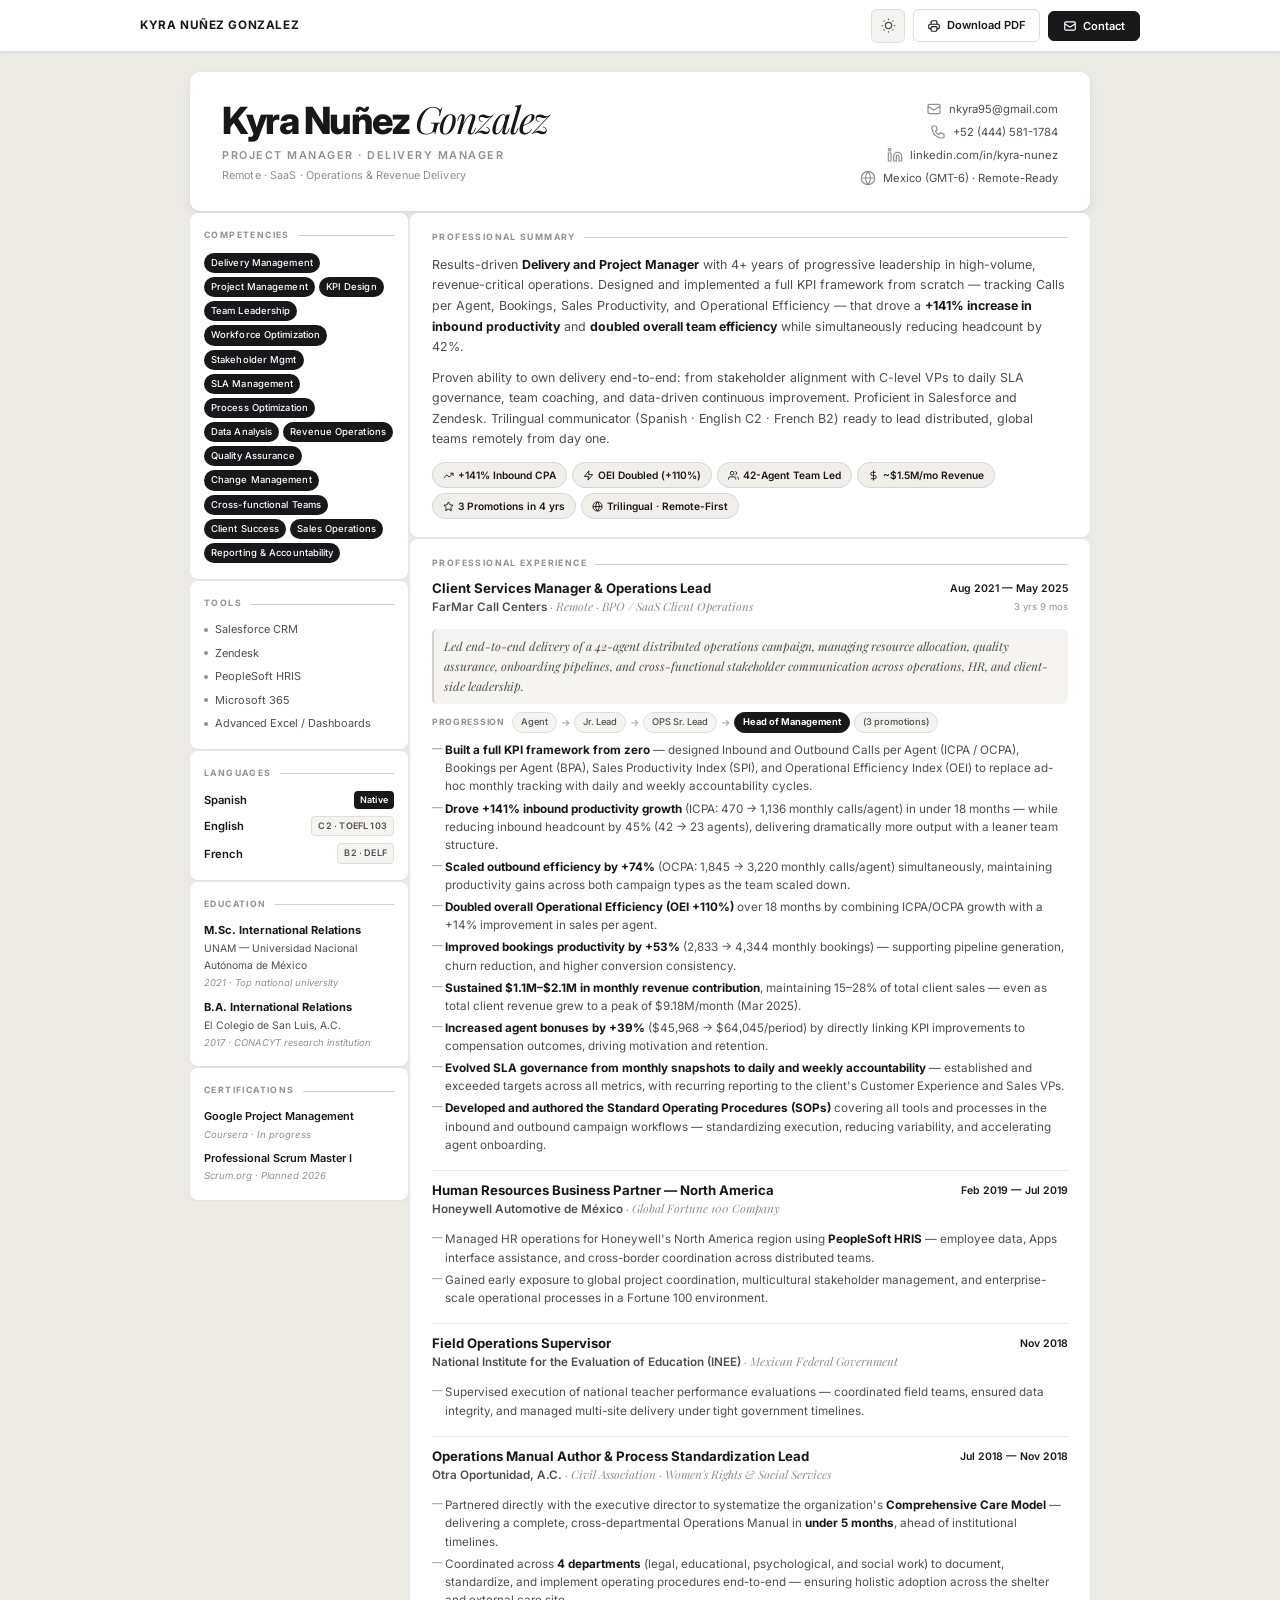
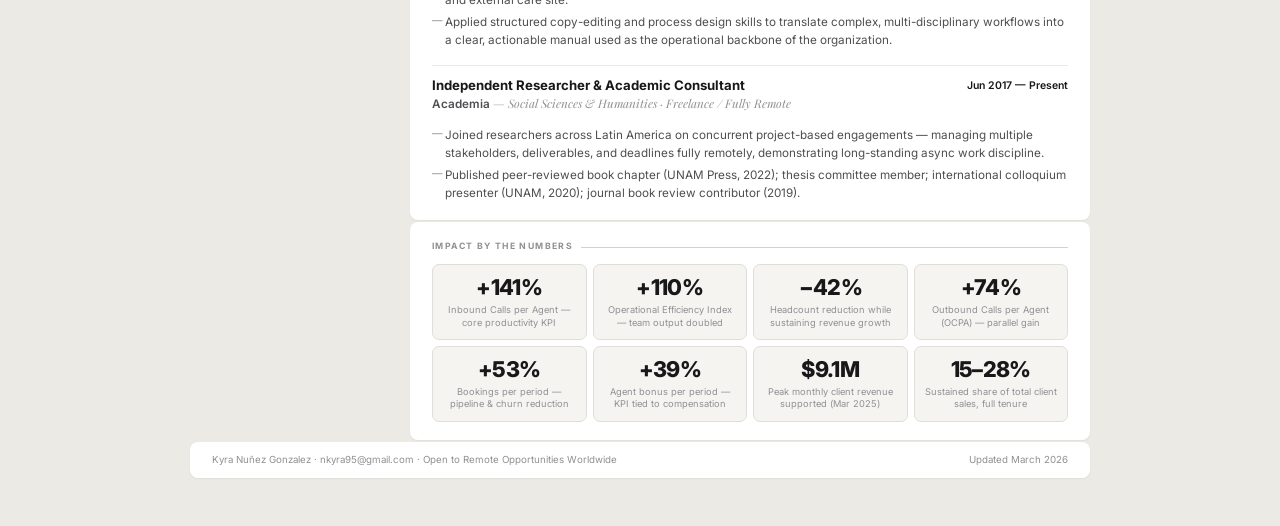
==== index.html @ 4a9118d5 "Initial commit: Kyra Nuñez CV with PDF download" ====
<!DOCTYPE html>
<html lang="en" data-theme="light">
<head>
  <meta charset="UTF-8" />
  <meta name="viewport" content="width=device-width, initial-scale=1.0" />
  <title>Kyra Nuñez Gonzalez — Project Manager | Delivery Manager</title>
  <link rel="preconnect" href="https://fonts.googleapis.com" />
  <link rel="preconnect" href="https://fonts.gstatic.com" crossorigin />
  <link href="https://fonts.googleapis.com/css2?family=Inter:wght@300;400;500;600;700;800&family=Playfair+Display:ital@1&display=swap" rel="stylesheet" />
  <link rel="stylesheet" href="style.css" />
</head>
<body>

  <!-- TOOLBAR -->
  <div class="toolbar no-print">
    <div class="toolbar-inner">
      <span class="toolbar-brand">Kyra Nuñez Gonzalez</span>
      <div class="toolbar-actions">
        <button class="btn-icon" id="themeToggle" title="Toggle dark mode" aria-label="Toggle dark mode">
          <svg id="iconSun" width="15" height="15" fill="none" viewBox="0 0 24 24" stroke="currentColor" stroke-width="2"><circle cx="12" cy="12" r="5"/><path d="M12 1v2M12 21v2M4.22 4.22l1.42 1.42M18.36 18.36l1.42 1.42M1 12h2M21 12h2M4.22 19.78l1.42-1.42M18.36 5.64l1.42-1.42"/></svg>
          <svg id="iconMoon" width="15" height="15" fill="none" viewBox="0 0 24 24" stroke="currentColor" stroke-width="2" style="display:none"><path d="M21 12.79A9 9 0 1111.21 3 7 7 0 0021 12.79z"/></svg>
        </button>
        <a class="btn-outline no-print" href="Kyra_Nunez_CV_2026_EN.pdf" download="Kyra_Nunez_CV_2026_EN.pdf">
          <svg width="14" height="14" fill="none" viewBox="0 0 24 24" stroke="currentColor" stroke-width="2"><path d="M17 17h2a2 2 0 002-2v-4a2 2 0 00-2-2H5a2 2 0 00-2 2v4a2 2 0 002 2h2m2 4h6a2 2 0 002-2v-4a2 2 0 00-2-2H9a2 2 0 00-2 2v4a2 2 0 002 2zm8-12V5a2 2 0 00-2-2H9a2 2 0 00-2 2v4h10z"/></svg>
          Download PDF
        </a>
        <button class="btn-primary no-print" onclick="copyEmail()">
          <svg width="14" height="14" fill="none" viewBox="0 0 24 24" stroke="currentColor" stroke-width="2"><path d="M3 8l7.89 5.26a2 2 0 002.22 0L21 8M5 19h14a2 2 0 002-2V7a2 2 0 00-2-2H5a2 2 0 00-2 2v10a2 2 0 002 2z"/></svg>
          Contact
        </button>
      </div>
    </div>
  </div>

  <div class="cv-page-wrapper">
    <div class="cv-page">

      <!-- ══ HEADER ══ -->
      <header class="cv-header">
        <div class="header-left">
          <h1 class="name">Kyra Nuñez <span class="name-serif">Gonzalez</span></h1>
          <p class="title">Project Manager · Delivery Manager</p>
          <p class="subtitle">Remote · SaaS · Operations &amp; Revenue Delivery</p>
        </div>
        <div class="header-right">
          <div class="contact-grid">
            <a href="mailto:nkyra95@gmail.com" class="contact-item">
              <svg class="ci-icon" fill="none" viewBox="0 0 24 24" stroke="currentColor" stroke-width="1.8"><path stroke-linecap="round" stroke-linejoin="round" d="M3 8l7.89 5.26a2 2 0 002.22 0L21 8M5 19h14a2 2 0 002-2V7a2 2 0 00-2-2H5a2 2 0 00-2 2v10a2 2 0 002 2z"/></svg>
              nkyra95@gmail.com
            </a>
            <a href="tel:+524445811784" class="contact-item">
              <svg class="ci-icon" fill="none" viewBox="0 0 24 24" stroke="currentColor" stroke-width="1.8"><path stroke-linecap="round" stroke-linejoin="round" d="M3 5a2 2 0 012-2h3.28a1 1 0 01.948.684l1.498 4.493a1 1 0 01-.502 1.21l-2.257 1.13a11.042 11.042 0 005.516 5.516l1.13-2.257a1 1 0 011.21-.502l4.493 1.498a1 1 0 01.684.949V19a2 2 0 01-2 2h-1C9.716 21 3 14.284 3 6V5z"/></svg>
              +52 (444) 581-1784
            </a>
            <a href="https://www.linkedin.com/in/kyra-n%C3%BA%C3%B1ez-gonz%C3%A1lez-5ab822146/" target="_blank" class="contact-item">
              <svg class="ci-icon" fill="none" viewBox="0 0 24 24" stroke="currentColor" stroke-width="1.8"><path stroke-linecap="round" stroke-linejoin="round" d="M16 8a6 6 0 016 6v7h-4v-7a2 2 0 00-2-2 2 2 0 00-2 2v7h-4v-7a6 6 0 016-6zM2 9h4v12H2z"/><circle cx="4" cy="4" r="2" stroke="currentColor" stroke-width="1.8"/></svg>
              linkedin.com/in/kyra-nunez
            </a>
            <div class="contact-item">
              <svg class="ci-icon" fill="none" viewBox="0 0 24 24" stroke="currentColor" stroke-width="1.8"><circle cx="12" cy="12" r="10"/><path d="M2 12h20M12 2a15.3 15.3 0 010 20M12 2a15.3 15.3 0 000 20"/></svg>
              Mexico (GMT-6) · Remote-Ready
            </div>
          </div>
        </div>
      </header>

      <!-- ══ BODY ══ -->
      <div class="cv-body">

        <!-- ─── SIDEBAR ─── -->
        <aside class="cv-sidebar">

          <div class="sidebar-card">
            <h2 class="section-heading">Competencies</h2>
            <div class="tag-grid">
              <span class="tag">Delivery Management</span>
              <span class="tag">Project Management</span>
              <span class="tag">KPI Design</span>
              <span class="tag">Team Leadership</span>
              <span class="tag">Workforce Optimization</span>
              <span class="tag">Stakeholder Mgmt</span>
              <span class="tag">SLA Management</span>
              <span class="tag">Process Optimization</span>
              <span class="tag">Data Analysis</span>
              <span class="tag">Revenue Operations</span>
              <span class="tag">Quality Assurance</span>
              <span class="tag">Change Management</span>
              <span class="tag">Cross-functional Teams</span>
              <span class="tag">Client Success</span>
              <span class="tag">Sales Operations</span>
              <span class="tag">Reporting &amp; Accountability</span>
            </div>
          </div>

          <div class="sidebar-card">
            <h2 class="section-heading">Tools</h2>
            <ul class="tool-list">
              <li class="tool-row"><span class="tool-dot"></span>Salesforce CRM</li>
              <li class="tool-row"><span class="tool-dot"></span>Zendesk</li>
              <li class="tool-row"><span class="tool-dot"></span>PeopleSoft HRIS</li>
              <li class="tool-row"><span class="tool-dot"></span>Microsoft 365</li>
              <li class="tool-row"><span class="tool-dot"></span>Advanced Excel / Dashboards</li>
            </ul>
          </div>

          <div class="sidebar-card">
            <h2 class="section-heading">Languages</h2>
            <ul class="lang-list">
              <li class="lang-row">
                <span class="lang-name">Spanish</span>
                <span class="lang-badge badge-native">Native</span>
              </li>
              <li class="lang-row">
                <span class="lang-name">English</span>
                <span class="lang-badge badge-c2">C2 · TOEFL 103</span>
              </li>
              <li class="lang-row">
                <span class="lang-name">French</span>
                <span class="lang-badge badge-b2">B2 · DELF</span>
              </li>
            </ul>
          </div>

          <div class="sidebar-card">
            <h2 class="section-heading">Education</h2>
            <ul class="edu-list">
              <li>
                <p class="edu-degree">M.Sc. International Relations</p>
                <p class="edu-school">UNAM — Universidad Nacional Autónoma de México</p>
                <p class="edu-year">2021 · Top national university</p>
              </li>
              <li>
                <p class="edu-degree">B.A. International Relations</p>
                <p class="edu-school">El Colegio de San Luis, A.C.</p>
                <p class="edu-year">2017 · CONACYT research institution</p>
              </li>
            </ul>
          </div>

          <div class="sidebar-card">
            <h2 class="section-heading">Certifications</h2>
            <ul class="cert-list">
              <li>
                <p class="cert-name">Google Project Management</p>
                <p class="cert-sub">Coursera · In progress</p>
              </li>
              <li>
                <p class="cert-name">Professional Scrum Master I</p>
                <p class="cert-sub">Scrum.org · Planned 2026</p>
              </li>
            </ul>
          </div>

        </aside>

        <!-- ─── MAIN ─── -->
        <main class="cv-main">

          <!-- SUMMARY -->
          <div class="main-card">
            <h2 class="section-heading">Professional Summary</h2>
            <p class="summary-text">
              Results-driven <strong>Delivery and Project Manager</strong> with 4+ years of progressive leadership in high-volume, revenue-critical operations. Designed and implemented a full KPI framework from scratch — tracking Calls per Agent, Bookings, Sales Productivity, and Operational Efficiency — that drove a <strong>+141% increase in inbound productivity</strong> and <strong>doubled overall team efficiency</strong> while simultaneously reducing headcount by 42%.
            </p>
            <p class="summary-text">
              Proven ability to own delivery end-to-end: from stakeholder alignment with C-level VPs to daily SLA governance, team coaching, and data-driven continuous improvement. Proficient in Salesforce and Zendesk. Trilingual communicator (Spanish · English C2 · French B2) ready to lead distributed, global teams remotely from day one.
            </p>
            <div class="chips">
              <span class="chip"><svg class="chip-icon" fill="none" viewBox="0 0 24 24" stroke="currentColor" stroke-width="2"><polyline points="22 7 13.5 15.5 8.5 10.5 2 17"/><polyline points="16 7 22 7 22 13"/></svg>+141% Inbound CPA</span>
              <span class="chip"><svg class="chip-icon" fill="none" viewBox="0 0 24 24" stroke="currentColor" stroke-width="2"><polygon points="13 2 3 14 12 14 11 22 21 10 12 10 13 2"/></svg>OEI Doubled (+110%)</span>
              <span class="chip"><svg class="chip-icon" fill="none" viewBox="0 0 24 24" stroke="currentColor" stroke-width="2"><path d="M17 21v-2a4 4 0 0 0-4-4H5a4 4 0 0 0-4 4v2"/><circle cx="9" cy="7" r="4"/><path d="M23 21v-2a4 4 0 0 0-3-3.87"/><path d="M16 3.13a4 4 0 0 1 0 7.75"/></svg>42-Agent Team Led</span>
              <span class="chip"><svg class="chip-icon" fill="none" viewBox="0 0 24 24" stroke="currentColor" stroke-width="2"><line x1="12" y1="1" x2="12" y2="23"/><path d="M17 5H9.5a3.5 3.5 0 0 0 0 7h5a3.5 3.5 0 0 1 0 7H6"/></svg>~$1.5M/mo Revenue</span>
              <span class="chip"><svg class="chip-icon" fill="none" viewBox="0 0 24 24" stroke="currentColor" stroke-width="2"><path d="M12 2l3.09 6.26L22 9.27l-5 4.87 1.18 6.88L12 17.77l-6.18 3.25L7 14.14 2 9.27l6.91-1.01L12 2z"/></svg>3 Promotions in 4 yrs</span>
              <span class="chip"><svg class="chip-icon" fill="none" viewBox="0 0 24 24" stroke="currentColor" stroke-width="2"><circle cx="12" cy="12" r="10"/><line x1="2" y1="12" x2="22" y2="12"/><path d="M12 2a15.3 15.3 0 0 1 4 10 15.3 15.3 0 0 1-4 10 15.3 15.3 0 0 1-4-10 15.3 15.3 0 0 1 4-10z"/></svg>Trilingual · Remote-First</span>
            </div>
          </div>

          <!-- EXPERIENCE -->
          <div class="main-card">
            <h2 class="section-heading">Professional Experience</h2>

            <!-- FarMar -->
            <div class="job">
              <div class="job-header">
                <div>
                  <h3 class="job-title">Client Services Manager &amp; Operations Lead</h3>
                  <p class="job-company"><strong>FarMar Call Centers</strong> · Remote · BPO / SaaS Client Operations</p>
                </div>
                <div class="job-meta">
                  <span class="job-dates">Aug 2021 — May 2025</span>
                  <span class="job-tenure">3 yrs 9 mos</span>
                </div>
              </div>
              <p class="job-overview">Led end-to-end delivery of a 42-agent distributed operations campaign, managing resource allocation, quality assurance, onboarding pipelines, and cross-functional stakeholder communication across operations, HR, and client-side leadership.</p>
              <div class="job-progression">
                <span class="prog-label">Progression</span>
                <span class="prog-step">Agent</span><span class="prog-arrow">→</span>
                <span class="prog-step">Jr. Lead</span><span class="prog-arrow">→</span>
                <span class="prog-step">OPS Sr. Lead</span><span class="prog-arrow">→</span>
                <span class="prog-step final">Head of Management</span>
                <span class="prog-step">(3 promotions)</span>
              </div>
              <ul class="job-bullets">
                <li><strong>Built a full KPI framework from zero</strong> — designed Inbound and Outbound Calls per Agent (ICPA / OCPA), Bookings per Agent (BPA), Sales Productivity Index (SPI), and Operational Efficiency Index (OEI) to replace ad-hoc monthly tracking with daily and weekly accountability cycles.</li>
                <li><strong>Drove +141% inbound productivity growth</strong> (ICPA: 470 → 1,136 monthly calls/agent) in under 18 months — while reducing inbound headcount by 45% (42 → 23 agents), delivering dramatically more output with a leaner team structure.</li>
                <li><strong>Scaled outbound efficiency by +74%</strong> (OCPA: 1,845 → 3,220 monthly calls/agent) simultaneously, maintaining productivity gains across both campaign types as the team scaled down.</li>
                <li><strong>Doubled overall Operational Efficiency (OEI +110%)</strong> over 18 months by combining ICPA/OCPA growth with a +14% improvement in sales per agent.</li>
                <li><strong>Improved bookings productivity by +53%</strong> (2,833 → 4,344 monthly bookings) — supporting pipeline generation, churn reduction, and higher conversion consistency.</li>
                <li><strong>Sustained $1.1M–$2.1M in monthly revenue contribution</strong>, maintaining 15–28% of total client sales — even as total client revenue grew to a peak of $9.18M/month (Mar 2025).</li>
                <li><strong>Increased agent bonuses by +39%</strong> ($45,968 → $64,045/period) by directly linking KPI improvements to compensation outcomes, driving motivation and retention.</li>
                <li><strong>Evolved SLA governance from monthly snapshots to daily and weekly accountability</strong> — established and exceeded targets across all metrics, with recurring reporting to the client's Customer Experience and Sales VPs.</li>
                <li><strong>Developed and authored the Standard Operating Procedures (SOPs)</strong> covering all tools and processes in the inbound and outbound campaign workflows — standardizing execution, reducing variability, and accelerating agent onboarding.</li>
              </ul>
            </div>

            <div class="job-divider"></div>

            <!-- Honeywell -->
            <div class="job">
              <div class="job-header">
                <div>
                  <h3 class="job-title">Human Resources Business Partner — North America</h3>
                  <p class="job-company"><strong>Honeywell Automotive de México</strong> · Global Fortune 100 Company</p>
                </div>
                <div class="job-meta">
                  <span class="job-dates">Feb 2019 — Jul 2019</span>
                </div>
              </div>
              <ul class="job-bullets">
                <li>Managed HR operations for Honeywell's North America region using <strong>PeopleSoft HRIS</strong> — employee data, Apps interface assistance, and cross-border coordination across distributed teams.</li>
                <li>Gained early exposure to global project coordination, multicultural stakeholder management, and enterprise-scale operational processes in a Fortune 100 environment.</li>
              </ul>
            </div>

            <div class="job-divider"></div>

            <!-- INEE -->
            <div class="job">
              <div class="job-header">
                <div>
                  <h3 class="job-title">Field Operations Supervisor</h3>
                  <p class="job-company"><strong>National Institute for the Evaluation of Education (INEE)</strong> · Mexican Federal Government</p>
                </div>
                <div class="job-meta">
                  <span class="job-dates">Nov 2018</span>
                </div>
              </div>
              <ul class="job-bullets">
                <li>Supervised execution of national teacher performance evaluations — coordinated field teams, ensured data integrity, and managed multi-site delivery under tight government timelines.</li>
              </ul>
            </div>

            <div class="job-divider"></div>

            <!-- Otra Oportunidad -->
            <div class="job">
              <div class="job-header">
                <div>
                  <h3 class="job-title">Operations Manual Author &amp; Process Standardization Lead</h3>
                  <p class="job-company"><strong>Otra Oportunidad, A.C.</strong> · Civil Association · Women's Rights &amp; Social Services</p>
                </div>
                <div class="job-meta">
                  <span class="job-dates">Jul 2018 — Nov 2018</span>
                </div>
              </div>
              <ul class="job-bullets">
                <li>Partnered directly with the executive director to systematize the organization's <strong>Comprehensive Care Model</strong> — delivering a complete, cross-departmental Operations Manual in <strong>under 5 months</strong>, ahead of institutional timelines.</li>
                <li>Coordinated across <strong>4 departments</strong> (legal, educational, psychological, and social work) to document, standardize, and implement operating procedures end-to-end — ensuring holistic adoption across the shelter and external care site.</li>
                <li>Applied structured copy-editing and process design skills to translate complex, multi-disciplinary workflows into a clear, actionable manual used as the operational backbone of the organization.</li>
              </ul>
            </div>

            <div class="job-divider"></div>

            <!-- Academia -->
            <div class="job">
              <div class="job-header">
                <div>
                  <h3 class="job-title">Independent Researcher &amp; Academic Consultant</h3>
                  <p class="job-company"><strong>Academia</strong> — Social Sciences &amp; Humanities · Freelance / Fully Remote</p>
                </div>
                <div class="job-meta">
                  <span class="job-dates">Jun 2017 — Present</span>
                </div>
              </div>
              <ul class="job-bullets">
                <li>Joined researchers across Latin America on concurrent project-based engagements — managing multiple stakeholders, deliverables, and deadlines fully remotely, demonstrating long-standing async work discipline.</li>
                <li>Published peer-reviewed book chapter (UNAM Press, 2022); thesis committee member; international colloquium presenter (UNAM, 2020); journal book review contributor (2019).</li>
              </ul>
            </div>

          </div>

          <!-- ACHIEVEMENTS -->
          <div class="main-card">
            <h2 class="section-heading">Impact by the Numbers</h2>
            <div class="achievements-grid">
              <div class="achievement-card">
                <div class="achievement-metric">+141%</div>
                <div class="achievement-label">Inbound Calls per Agent — core productivity KPI</div>
              </div>
              <div class="achievement-card">
                <div class="achievement-metric">+110%</div>
                <div class="achievement-label">Operational Efficiency Index — team output doubled</div>
              </div>
              <div class="achievement-card">
                <div class="achievement-metric">−42%</div>
                <div class="achievement-label">Headcount reduction while sustaining revenue growth</div>
              </div>
              <div class="achievement-card">
                <div class="achievement-metric">+74%</div>
                <div class="achievement-label">Outbound Calls per Agent (OCPA) — parallel gain</div>
              </div>
              <div class="achievement-card">
                <div class="achievement-metric">+53%</div>
                <div class="achievement-label">Bookings per period — pipeline &amp; churn reduction</div>
              </div>
              <div class="achievement-card">
                <div class="achievement-metric">+39%</div>
                <div class="achievement-label">Agent bonus per period — KPI tied to compensation</div>
              </div>
              <div class="achievement-card">
                <div class="achievement-metric">$9.1M</div>
                <div class="achievement-label">Peak monthly client revenue supported (Mar 2025)</div>
              </div>
              <div class="achievement-card">
                <div class="achievement-metric">15–28%</div>
                <div class="achievement-label">Sustained share of total client sales, full tenure</div>
              </div>
            </div>
          </div>

        </main>
      </div>

      <!-- FOOTER -->
      <footer class="cv-footer no-print">
        <span>Kyra Nuñez Gonzalez · nkyra95@gmail.com · Open to Remote Opportunities Worldwide</span>
        <span>Updated March 2026</span>
      </footer>

    </div>
  </div>

  <script src="app.js"></script>
</body>
</html>
---- style.css ----
/* ═══════════════════════════════════════════════════════════
   KYRA NUÑEZ GONZALEZ — CV 2026
   Design: Editorial × Tech Industry
   B&W typographic contrast · Cards on warm gray · Dark mode
   ═══════════════════════════════════════════════════════════ */

/* ── GOOGLE FONTS ── */
@import url('https://fonts.googleapis.com/css2?family=Inter:wght@300;400;500;600;700;800&family=Playfair+Display:ital@1&display=swap');

/* ── LIGHT MODE TOKENS ── */
:root {
  --bg:           #ECEAE5;
  --surface:      #FFFFFF;
  --surface-2:    #F5F4F0;
  --text-1:       #18181A;
  --text-2:       #4E4E52;
  --text-3:       #909094;
  --border:       #E0DED8;
  --border-light: #ECEAE5;
  --tag-bg:       #18181A;
  --tag-text:     #FFFFFF;
  --chip-bg:      #F0EFE9;
  --chip-border:  #D8D6D0;
  --rule:         #D4D2CC;
  --progression-bg: #F7F6F2;
  --card-shadow:  0 1px 2px rgba(0,0,0,.04), 0 4px 12px rgba(0,0,0,.06);
  --card-shadow-sm: 0 1px 2px rgba(0,0,0,.05);
  --promo-line:   #18181A;
  --font-body:    'Inter', system-ui, -apple-system, sans-serif;
  --font-serif:   'Playfair Display', Georgia, 'Times New Roman', serif;
}

/* ── DARK MODE TOKENS ── */
[data-theme="dark"] {
  --bg:           #141412;
  --surface:      #1E1E1C;
  --surface-2:    #252523;
  --text-1:       #F0EFEB;
  --text-2:       #A8A8A3;
  --text-3:       #686864;
  --border:       #2C2C2A;
  --border-light: #242422;
  --tag-bg:       #F0EFEB;
  --tag-text:     #18181A;
  --chip-bg:      #252523;
  --chip-border:  #383836;
  --rule:         #303030;
  --progression-bg: #232321;
  --card-shadow:  0 1px 2px rgba(0,0,0,.3), 0 4px 12px rgba(0,0,0,.25);
  --card-shadow-sm: 0 1px 2px rgba(0,0,0,.3);
  --promo-line:   #F0EFEB;
}

/* ── RESET ── */
*, *::before, *::after { box-sizing: border-box; margin: 0; padding: 0; }
html { font-size: 15px; scroll-behavior: smooth; }
body {
  font-family: var(--font-body);
  background: var(--bg);
  color: var(--text-1);
  line-height: 1.6;
  -webkit-font-smoothing: antialiased;
  -moz-osx-font-smoothing: grayscale;
  transition: background .25s, color .25s;
}
a { color: inherit; text-decoration: none; }
ul { list-style: none; }

/* ══════════════════════════════════════
   TOOLBAR
══════════════════════════════════════ */
.toolbar {
  position: fixed; top: 0; left: 0; right: 0;
  height: 52px;
  background: var(--surface);
  border-bottom: 1px solid var(--border);
  display: flex; align-items: center;
  z-index: 100;
  box-shadow: var(--card-shadow-sm);
  transition: background .25s, border-color .25s;
}
.toolbar-inner {
  width: 100%; max-width: 1040px;
  margin: 0 auto; padding: 0 20px;
  display: flex; align-items: center; justify-content: space-between;
}
.toolbar-brand {
  font-size: .78rem; font-weight: 700;
  letter-spacing: .05em; text-transform: uppercase;
  color: var(--text-1);
}
.toolbar-actions { display: flex; gap: 8px; align-items: center; }

.btn-icon {
  width: 34px; height: 34px;
  display: flex; align-items: center; justify-content: center;
  background: var(--surface-2);
  border: 1px solid var(--border);
  border-radius: 6px;
  color: var(--text-2);
  cursor: pointer;
  transition: all .15s;
}
.btn-icon:hover { background: var(--text-1); color: var(--surface); border-color: var(--text-1); }

.btn-outline {
  display: flex; align-items: center; gap: 6px;
  text-decoration: none;
  padding: 7px 13px;
  background: var(--surface);
  border: 1.5px solid var(--border);
  border-radius: 6px;
  color: var(--text-1);
  font-family: var(--font-body);
  font-size: .74rem; font-weight: 600;
  cursor: pointer; transition: all .15s;
}
.btn-outline:hover { background: var(--text-1); color: var(--surface); border-color: var(--text-1); }

.btn-primary {
  display: flex; align-items: center; gap: 6px;
  padding: 7px 14px;
  background: var(--text-1);
  border: 1.5px solid var(--text-1);
  border-radius: 6px;
  color: var(--surface);
  font-family: var(--font-body);
  font-size: .74rem; font-weight: 600;
  cursor: pointer; transition: all .15s;
}
.btn-primary:hover { opacity: .82; }

/* ══════════════════════════════════════
   PAGE WRAPPER
══════════════════════════════════════ */
.cv-page-wrapper {
  padding: 72px 16px 48px;
  display: flex; justify-content: center;
  min-height: 100vh;
}
.cv-page {
  width: 900px; max-width: 100%;
  display: flex; flex-direction: column;
  gap: 2px;
}

/* ══════════════════════════════════════
   HEADER CARD
══════════════════════════════════════ */
.cv-header {
  background: var(--surface);
  border-radius: 10px;
  box-shadow: var(--card-shadow);
  padding: 28px 32px 24px;
  display: flex; align-items: flex-start;
  justify-content: space-between; gap: 24px;
  transition: background .25s, box-shadow .25s;
}
.header-left {}
.name {
  font-size: 2.5rem; font-weight: 800;
  letter-spacing: -.04em; line-height: 1;
  color: var(--text-1);
}
.name-serif {
  font-family: var(--font-serif);
  font-weight: 400;
  font-style: italic;
}
.title {
  margin-top: 7px;
  font-size: .72rem; font-weight: 600;
  letter-spacing: .14em; text-transform: uppercase;
  color: var(--text-3);
}
.subtitle {
  margin-top: 3px;
  font-size: .72rem;
  color: var(--text-3);
  letter-spacing: .01em;
}
.header-right { flex-shrink: 0; }
.contact-grid {
  display: flex; flex-direction: column;
  gap: 5px; align-items: flex-end;
}
.contact-item {
  display: flex; align-items: center; gap: 7px;
  font-size: .75rem; color: var(--text-2);
  transition: color .15s;
}
.contact-item:hover { color: var(--text-1); }
.ci-icon {
  width: 16px; height: 16px; flex-shrink: 0;
  color: var(--text-3);
}

/* ══════════════════════════════════════
   BODY GRID
══════════════════════════════════════ */
.cv-body {
  display: grid;
  grid-template-columns: 218px 1fr;
  gap: 2px;
  align-items: start;
}

/* ── SIDEBAR ── */
.cv-sidebar {
  display: flex; flex-direction: column; gap: 2px;
}
.sidebar-card {
  background: var(--surface);
  border-radius: 8px;
  box-shadow: var(--card-shadow-sm);
  padding: 16px 14px;
  transition: background .25s;
}

/* ── MAIN ── */
.cv-main {
  display: flex; flex-direction: column; gap: 2px;
}
.main-card {
  background: var(--surface);
  border-radius: 8px;
  box-shadow: var(--card-shadow-sm);
  padding: 18px 22px;
  transition: background .25s;
}

/* ══════════════════════════════════════
   SECTION HEADINGS — editorial rule style
══════════════════════════════════════ */
.section-heading {
  font-size: .58rem; font-weight: 700;
  letter-spacing: .16em; text-transform: uppercase;
  color: var(--text-3);
  display: flex; align-items: center; gap: 8px;
  margin-bottom: 10px;
}
.section-heading::after {
  content: '';
  flex: 1; height: 1px;
  background: var(--rule);
}

/* ══════════════════════════════════════
   SIDEBAR COMPONENTS
══════════════════════════════════════ */

/* Tags */
.tag-grid { display: flex; flex-wrap: wrap; gap: 4px; }
.tag {
  display: inline-block;
  padding: 3px 7px;
  background: var(--tag-bg);
  color: var(--tag-text);
  border-radius: 100px;
  font-size: .63rem; font-weight: 500;
  line-height: 1.5;
  letter-spacing: .01em;
  transition: background .25s, color .25s;
}

/* Tools */
.tool-list { display: flex; flex-direction: column; gap: 6px; }
.tool-row {
  display: flex; align-items: center; gap: 7px;
  font-size: .73rem; color: var(--text-2);
}
.tool-dot {
  width: 4px; height: 4px; flex-shrink: 0;
  background: var(--text-3); border-radius: 50%;
}

/* Languages */
.lang-list { display: flex; flex-direction: column; gap: 7px; }
.lang-row {
  display: flex; align-items: center;
  justify-content: space-between;
}
.lang-name { font-size: .75rem; font-weight: 600; color: var(--text-1); }
.lang-badge {
  font-size: .6rem; font-weight: 600;
  padding: 2px 6px; border-radius: 4px;
  letter-spacing: .02em;
}
.badge-native { background: var(--text-1); color: var(--surface); }
.badge-c2 { background: var(--surface-2); color: var(--text-2); border: 1px solid var(--border); }
.badge-b2 { background: var(--surface-2); color: var(--text-2); border: 1px solid var(--border); }

/* Education */
.edu-list { display: flex; flex-direction: column; gap: 9px; }
.edu-degree { font-size: .74rem; font-weight: 700; color: var(--text-1); }
.edu-school { font-size: .69rem; color: var(--text-2); margin-top: 1px; }
.edu-year   { font-size: .63rem; color: var(--text-3); margin-top: 1px; font-style: italic; }

/* Certifications */
.cert-list { display: flex; flex-direction: column; gap: 8px; }
.cert-name { font-size: .73rem; font-weight: 600; color: var(--text-1); }
.cert-sub  { font-size: .64rem; color: var(--text-3); margin-top: 1px; font-style: italic; }

/* ══════════════════════════════════════
   SUMMARY
══════════════════════════════════════ */
.summary-text {
  font-size: .83rem; line-height: 1.65;
  color: var(--text-2); margin-bottom: 10px;
}
.summary-text strong { color: var(--text-1); font-weight: 700; }
.summary-text:last-of-type { margin-bottom: 12px; }
.chips {
  display: flex; flex-wrap: wrap; gap: 5px;
}
.chip {
  display: inline-flex; align-items: center; gap: 4px;
  padding: 4px 10px;
  background: var(--chip-bg);
  border: 1px solid var(--chip-border);
  border-radius: 100px;
  font-size: .68rem; font-weight: 600;
  color: var(--text-1);
  transition: background .25s, border-color .25s;
}
.chip-icon { width: 11px; height: 11px; flex-shrink: 0; }

/* ══════════════════════════════════════
   EXPERIENCE
══════════════════════════════════════ */
.job { margin-bottom: 16px; }
.job:last-child { margin-bottom: 0; }

.job-header {
  display: flex; align-items: flex-start;
  justify-content: space-between; gap: 10px;
  margin-bottom: 4px;
}
.job-title {
  font-size: .88rem; font-weight: 700;
  color: var(--text-1); line-height: 1.2;
}
.job-meta {
  display: flex; flex-direction: column; align-items: flex-end;
  flex-shrink: 0;
}
.job-dates {
  font-size: .7rem; font-weight: 600;
  color: var(--text-1); white-space: nowrap;
}
.job-tenure {
  font-size: .63rem; color: var(--text-3);
  margin-top: 1px;
}
.job-company {
  font-family: var(--font-serif);
  font-style: italic;
  font-size: .78rem; color: var(--text-3);
  margin-bottom: 8px;
}
.job-company strong { font-family: var(--font-body); font-style: normal; font-weight: 600; color: var(--text-2); }

/* Job overview — editorial lede */
.job-overview {
  font-family: var(--font-serif);
  font-style: italic;
  font-size: .8rem; line-height: 1.65;
  color: var(--text-2);
  margin-bottom: 8px;
  padding: 8px 10px;
  background: var(--surface-2);
  border-radius: 5px;
  border-left: 2px solid var(--rule);
}

/* Career progression */
.job-progression {
  font-size: .66rem;
  margin-bottom: 8px;
  display: flex; align-items: center; gap: 4px;
  flex-wrap: wrap;
}
.prog-label {
  font-weight: 700; color: var(--text-3);
  font-size: .58rem; letter-spacing: .08em; text-transform: uppercase;
  margin-right: 3px;
}
.prog-step {
  display: inline-flex; align-items: center;
  padding: 2px 8px;
  background: var(--surface-2);
  border: 1px solid var(--border);
  border-radius: 100px;
  font-size: .62rem; font-weight: 500;
  color: var(--text-2);
  transition: background .2s, color .2s, border-color .2s;
}
.prog-step.final {
  background: var(--tag-bg);
  color: var(--tag-text);
  border-color: var(--tag-bg);
  font-weight: 700;
}
.prog-arrow { color: var(--text-3); font-size: .65rem; line-height: 1; }

/* Bullets */
.job-bullets { display: flex; flex-direction: column; gap: 4px; }
.job-bullets li {
  font-size: .78rem; color: var(--text-2);
  line-height: 1.55; padding-left: 13px;
  position: relative;
}
.job-bullets li::before {
  content: '—';
  position: absolute; left: 0;
  color: var(--text-3); font-size: .7rem; top: 0;
}
.job-bullets li strong { color: var(--text-1); font-weight: 700; }

/* Job divider */
.job-divider {
  height: 1px; background: var(--border-light);
  margin: 12px 0;
}

/* ══════════════════════════════════════
   ACHIEVEMENTS GRID
══════════════════════════════════════ */
.achievements-grid {
  display: grid;
  grid-template-columns: repeat(4, 1fr);
  gap: 6px;
}
.achievement-card {
  background: var(--surface-2);
  border: 1px solid var(--border);
  border-radius: 7px;
  padding: 12px 10px 10px;
  text-align: center;
  transition: background .15s, border-color .15s, transform .35s, opacity .35s;
}
.achievement-card.card-enter {
  opacity: 0;
  transform: translateY(10px);
}
.achievement-card.card-visible {
  opacity: 1;
  transform: translateY(0);
}
.achievement-card:hover {
  background: var(--text-1);
  border-color: var(--text-1);
}
.achievement-card:hover .achievement-metric { color: var(--surface); }
.achievement-card:hover .achievement-label  { color: rgba(255,255,255,.6); }

/* Dark mode: hover background is light (#F0EFEB), so text must be dark */
[data-theme="dark"] .achievement-card:hover .achievement-metric { color: #18181A; }
[data-theme="dark"] .achievement-card:hover .achievement-label  { color: rgba(0,0,0,.55); }
.achievement-metric {
  font-size: 1.45rem; font-weight: 800;
  letter-spacing: -.03em; line-height: 1;
  color: var(--text-1); margin-bottom: 5px;
  transition: color .15s;
}
.achievement-label {
  font-size: .62rem; color: var(--text-3);
  line-height: 1.35; transition: color .15s;
}

/* ══════════════════════════════════════
   FOOTER
══════════════════════════════════════ */
.cv-footer {
  background: var(--surface);
  border-radius: 8px;
  box-shadow: var(--card-shadow-sm);
  padding: 10px 22px;
  display: flex; justify-content: space-between; align-items: center;
  font-size: .65rem; color: var(--text-3);
  transition: background .25s;
}

/* ══════════════════════════════════════
   PRINT / PDF  —  US Letter portrait, 1 page
══════════════════════════════════════ */
@media print {
  @page { size: 8.5in 11in; margin: 0; }

  html { font-size: 7.5px; }
  body { background: #fff !important; }

  [data-theme="dark"] {
    --bg: #fff; --surface: #fff; --surface-2: #F5F4F1;
    --text-1: #111; --text-2: #444; --text-3: #888;
    --border: #DDD; --border-light: #EEE; --rule: #CCC;
    --tag-bg: #111; --tag-text: #fff;
    --chip-bg: #F0EFE9; --chip-border: #DDD;
    --card-shadow: none; --card-shadow-sm: none;
  }

  /* ── no clip, let content flow naturally to fill exactly 1 page ── */
  .no-print { display: none !important; }
  .cv-page-wrapper { padding: 0; background: #fff; min-height: 0; }
  .cv-page { width: 8.5in; max-width: none; gap: 0; }

  .cv-header {
    border-radius: 0; box-shadow: none;
    padding: 8px 14px 6px;
    border-bottom: 1px solid #DDD;
  }
  .name { font-size: 1.85rem; }
  .title { margin-top: 2px; font-size: .66rem; }
  .subtitle { font-size: .63rem; }
  .contact-item { font-size: .66rem; gap: 5px; }
  .contact-grid { gap: 2px; }
  .ci-icon { width: 12px; height: 12px; }

  .cv-body { grid-template-columns: 158px 1fr; gap: 0; }
  .sidebar-card { border-radius: 0; box-shadow: none; padding: 6px 8px; border-right: 1px solid #E8E7E3; }
  .main-card    { border-radius: 0; box-shadow: none; padding: 6px 11px; }

  .section-heading { margin-bottom: 4px; font-size: .52rem; letter-spacing: .12em; }
  .section-heading::after { height: 1px; }

  .tag { padding: 1px 5px; font-size: .56rem; }
  .tag-grid { gap: 2px; }
  .tool-list { gap: 3px; }
  .tool-row { font-size: .62rem; gap: 4px; }
  .tool-dot { width: 3px; height: 3px; }
  .lang-list { gap: 4px; }
  .lang-name { font-size: .65rem; }
  .lang-badge { font-size: .52rem; padding: 1px 5px; }
  .edu-list { gap: 5px; }
  .edu-degree { font-size: .63rem; }
  .edu-school { font-size: .58rem; }
  .edu-year   { font-size: .54rem; }
  .cert-list { gap: 4px; }
  .cert-name  { font-size: .62rem; }
  .cert-sub   { font-size: .54rem; }

  .summary-text { font-size: .72rem; line-height: 1.3; margin-bottom: 3px; }
  .summary-text:last-of-type { margin-bottom: 5px; }
  .chip { padding: 2px 6px; font-size: .57rem; }
  .chips { gap: 3px; }
  .chip-icon { width: 9px; height: 9px; }

  .job { margin-bottom: 4px; }
  .job:last-child { margin-bottom: 0; }
  .job-header { margin-bottom: 2px; }
  .job-title { font-size: .78rem; }
  .job-company { font-size: .67rem; margin-bottom: 3px; }
  .job-dates { font-size: .61rem; }
  .job-tenure { font-size: .55rem; }
  .job-overview { font-size: .65rem; padding: 3px 7px; margin-bottom: 3px; line-height: 1.26; }
  .job-progression { margin-bottom: 3px; gap: 3px; }
  .prog-label { font-size: .51rem; }
  .prog-step { padding: 1px 5px; font-size: .56rem; }
  .job-bullets { gap: 1px; }
  .job-bullets li { font-size: .66rem; line-height: 1.28; padding-left: 9px; }
  .job-bullets li::before { font-size: .62rem; }
  .job-divider { margin: 4px 0; }

  .achievements-grid { gap: 3px; grid-template-columns: repeat(4, 1fr); }
  .achievement-card { padding: 5px 4px; border-radius: 3px; }
  .achievement-card.card-enter,
  .achievement-card.card-visible { opacity: 1 !important; transform: none !important; }
  .achievement-card:hover { background: var(--surface-2); border-color: var(--border); }
  .achievement-card:hover .achievement-metric { color: var(--text-1); }
  .achievement-card:hover .achievement-label  { color: var(--text-3); }
  .achievement-metric { font-size: .92rem; margin-bottom: 2px; }
  .achievement-label  { font-size: .53rem; line-height: 1.18; }

  a { color: inherit !important; text-decoration: none !important; }
}

/* ══════════════════════════════════════
   RESPONSIVE
══════════════════════════════════════ */
@media (max-width: 720px) {
  .cv-header { flex-direction: column; gap: 14px; }
  .contact-grid { align-items: flex-start; }
  .cv-body { grid-template-columns: 1fr; }
  .achievements-grid { grid-template-columns: repeat(2, 1fr); }
  .cv-page-wrapper { padding: 60px 0 32px; }
  .cv-page { gap: 1px; }
  .cv-header, .sidebar-card, .main-card, .cv-footer {
    border-radius: 0;
  }
}

/* ── TOAST ── */
.cv-toast {
  position: fixed; bottom: 24px; left: 50%;
  transform: translateX(-50%);
  background: var(--text-1); color: var(--surface);
  padding: 9px 18px; border-radius: 7px;
  font-size: .78rem; font-weight: 600;
  box-shadow: 0 4px 20px rgba(0,0,0,.18);
  z-index: 999; animation: fadeUp .2s ease;
}
@keyframes fadeUp {
  from { opacity: 0; transform: translateX(-50%) translateY(8px); }
  to   { opacity: 1; transform: translateX(-50%) translateY(0); }
}
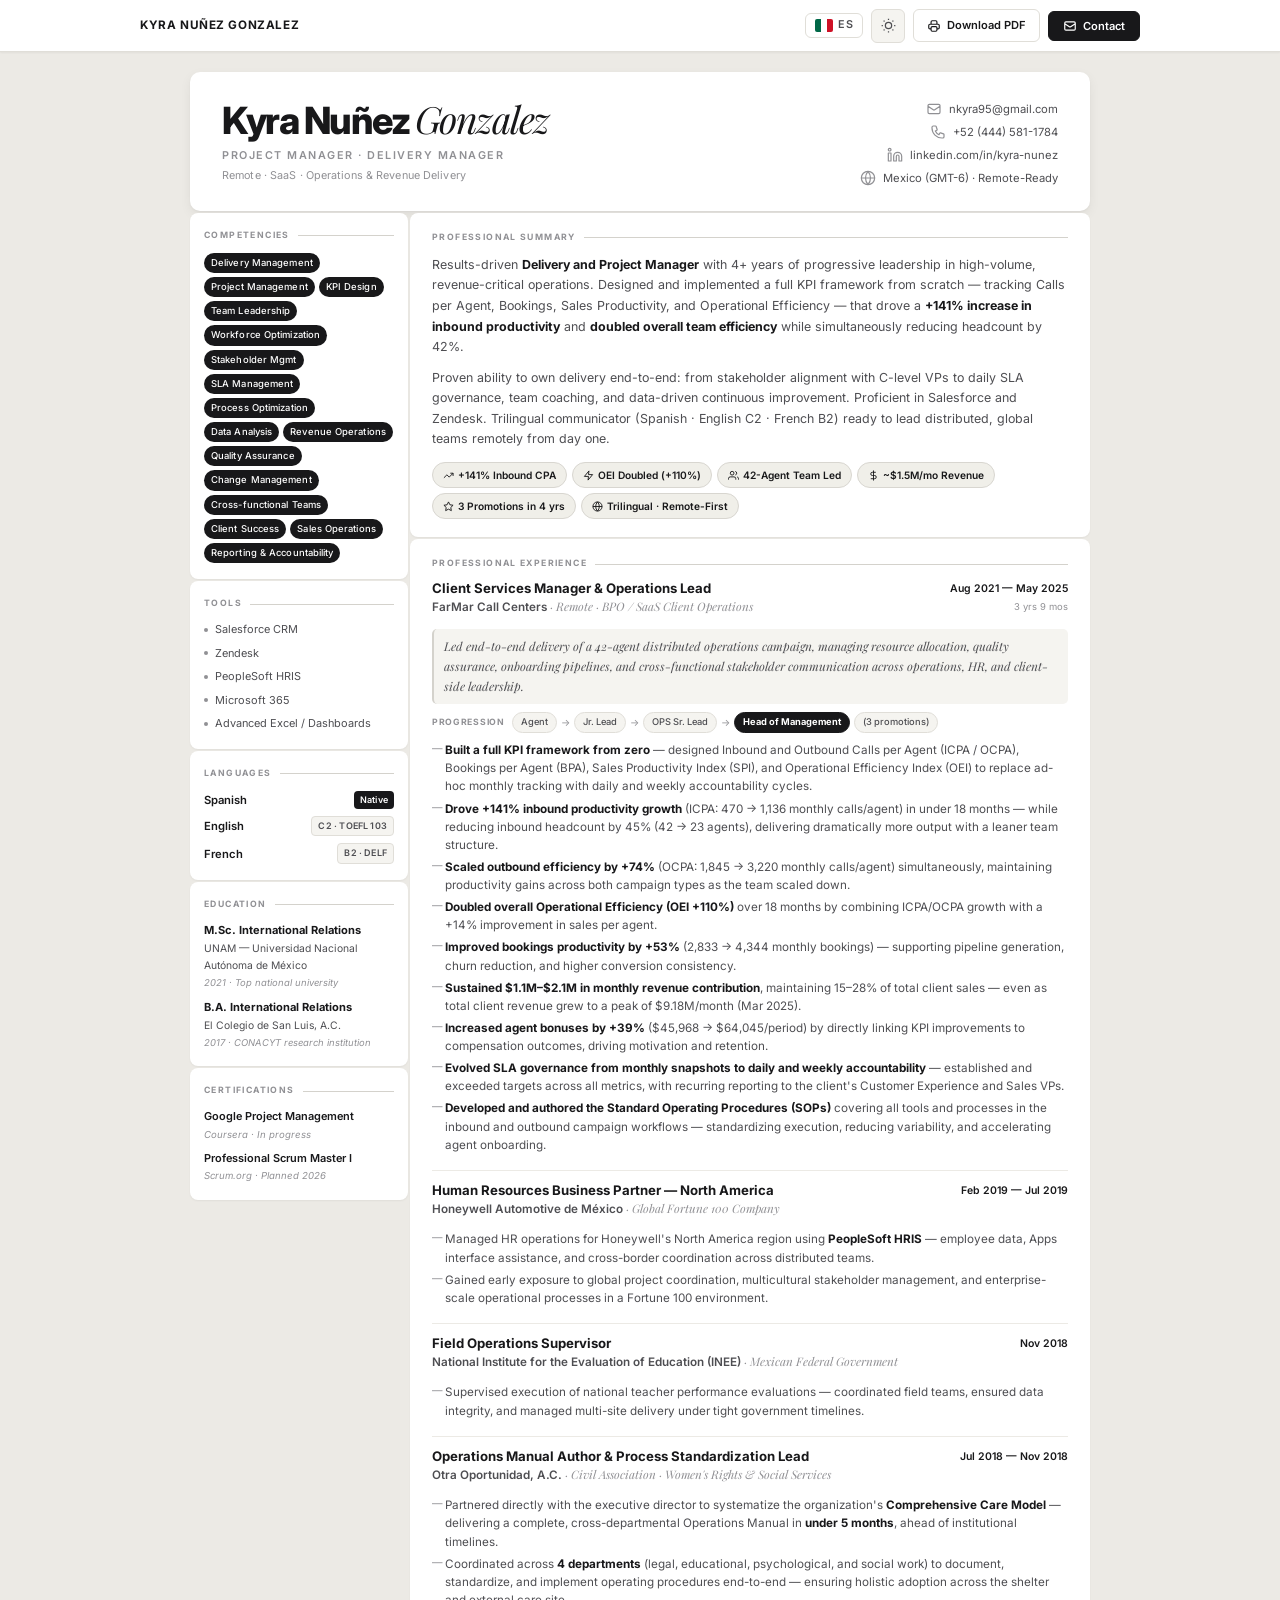
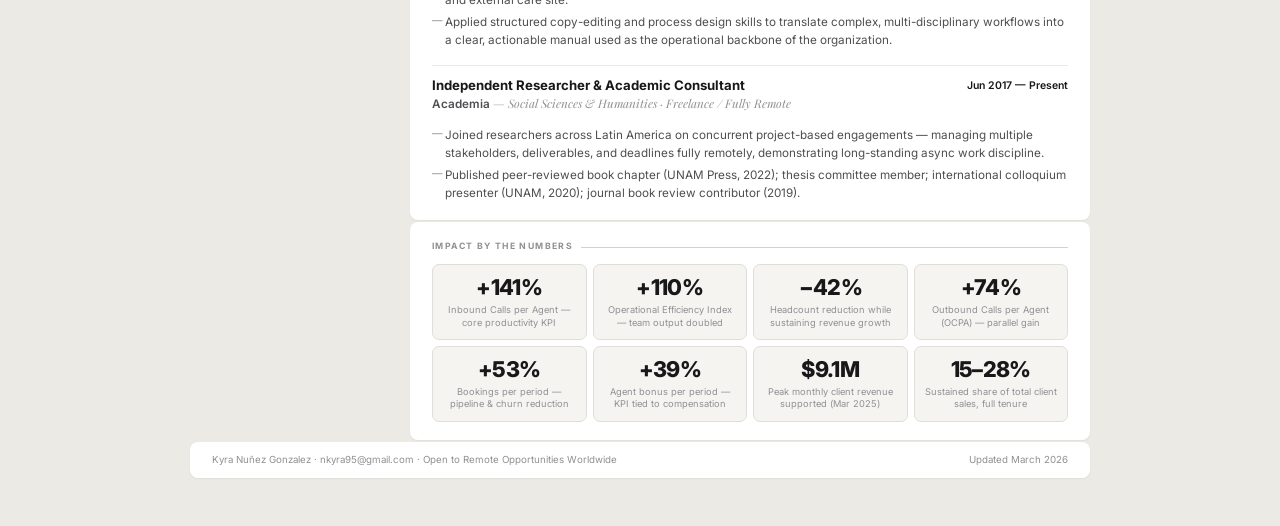
==== commit ecb57316: "Add language switcher with flags, fix ES PDF download button" ====
--- a/index.html
+++ b/index.html
@@ -16,6 +16,10 @@
     <div class="toolbar-inner">
       <span class="toolbar-brand">Kyra Nuñez Gonzalez</span>
       <div class="toolbar-actions">
+        <a class="lang-switch no-print" href="index-es.html" title="Ver en español">
+          <svg width="18" height="13" viewBox="0 0 18 13" style="border-radius:2px;display:block"><rect width="6" height="13" fill="#006847"/><rect x="6" width="6" height="13" fill="#FFFFFF"/><rect x="12" width="6" height="13" fill="#CE1126"/></svg>
+          <span>ES</span>
+        </a>
         <button class="btn-icon" id="themeToggle" title="Toggle dark mode" aria-label="Toggle dark mode">
           <svg id="iconSun" width="15" height="15" fill="none" viewBox="0 0 24 24" stroke="currentColor" stroke-width="2"><circle cx="12" cy="12" r="5"/><path d="M12 1v2M12 21v2M4.22 4.22l1.42 1.42M18.36 18.36l1.42 1.42M1 12h2M21 12h2M4.22 19.78l1.42-1.42M18.36 5.64l1.42-1.42"/></svg>
           <svg id="iconMoon" width="15" height="15" fill="none" viewBox="0 0 24 24" stroke="currentColor" stroke-width="2" style="display:none"><path d="M21 12.79A9 9 0 1111.21 3 7 7 0 0021 12.79z"/></svg>
--- a/style.css
+++ b/style.css
@@ -91,6 +91,26 @@
 }
 .toolbar-actions { display: flex; gap: 8px; align-items: center; }
 
+.lang-switch {
+  display: flex; align-items: center; gap: 5px;
+  padding: 5px 9px;
+  border: 1.5px solid var(--border);
+  border-radius: 6px;
+  background: transparent;
+  color: var(--text-2);
+  font-family: var(--font-body);
+  font-size: .72rem; font-weight: 600;
+  letter-spacing: .03em;
+  text-decoration: none;
+  cursor: pointer; transition: all .15s;
+  line-height: 1;
+}
+.lang-switch:hover {
+  background: var(--surface-2);
+  border-color: var(--text-3);
+  color: var(--text-1);
+}
+
 .btn-icon {
   width: 34px; height: 34px;
   display: flex; align-items: center; justify-content: center;
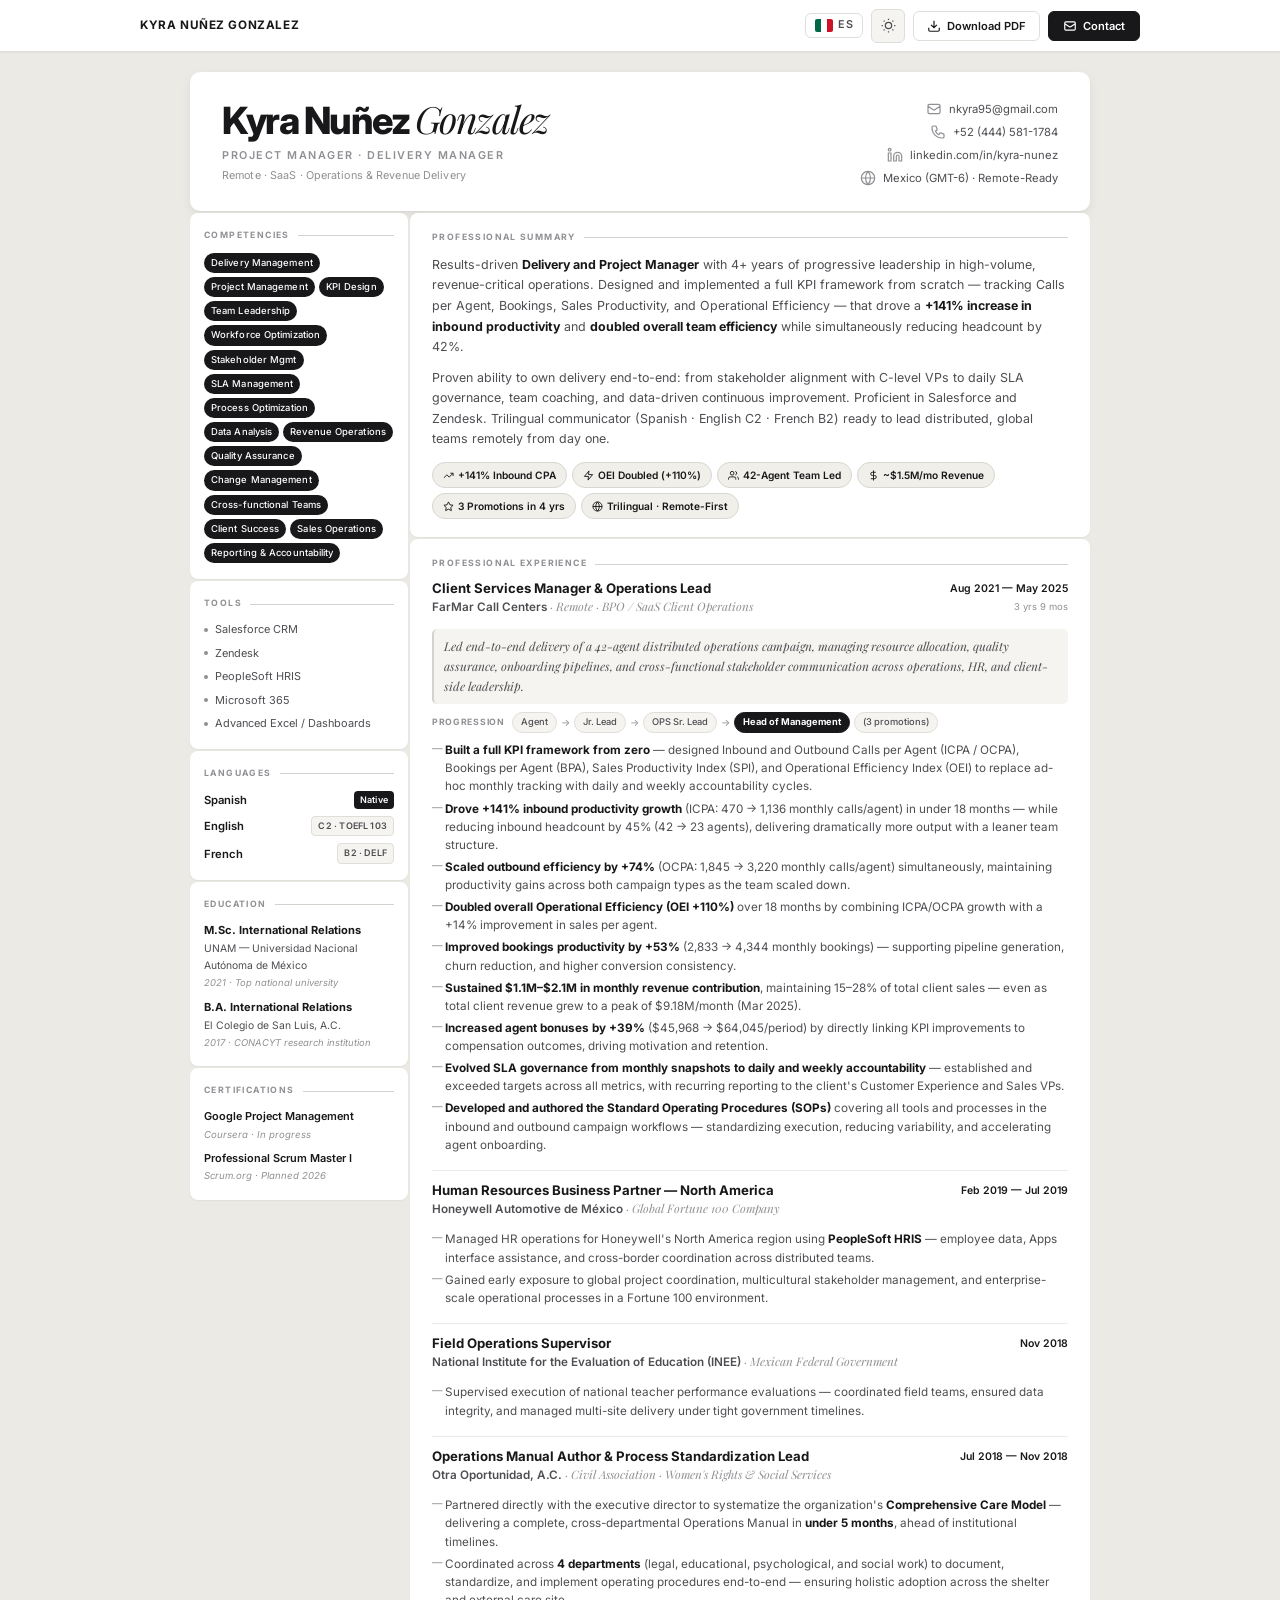
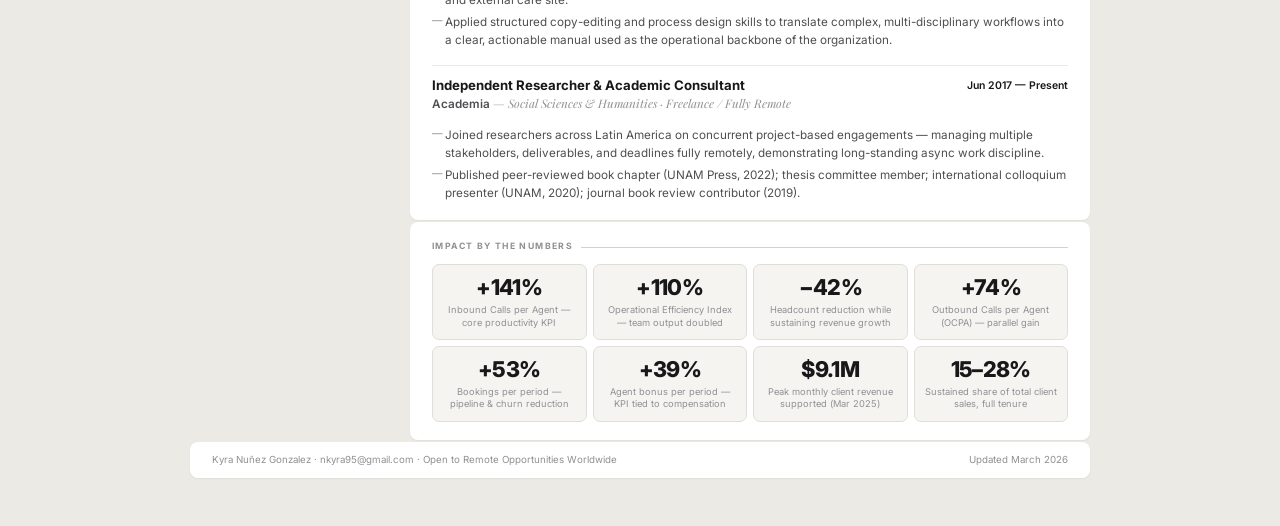
==== commit 11d0acd2: "Rewrite print CSS: portrait multi-page, respects dark/light mode and language" ====
--- a/index.html
+++ b/index.html
@@ -24,10 +24,10 @@
           <svg id="iconSun" width="15" height="15" fill="none" viewBox="0 0 24 24" stroke="currentColor" stroke-width="2"><circle cx="12" cy="12" r="5"/><path d="M12 1v2M12 21v2M4.22 4.22l1.42 1.42M18.36 18.36l1.42 1.42M1 12h2M21 12h2M4.22 19.78l1.42-1.42M18.36 5.64l1.42-1.42"/></svg>
           <svg id="iconMoon" width="15" height="15" fill="none" viewBox="0 0 24 24" stroke="currentColor" stroke-width="2" style="display:none"><path d="M21 12.79A9 9 0 1111.21 3 7 7 0 0021 12.79z"/></svg>
         </button>
-        <a class="btn-outline no-print" href="Kyra_Nunez_CV_2026_EN.pdf" download="Kyra_Nunez_CV_2026_EN.pdf">
-          <svg width="14" height="14" fill="none" viewBox="0 0 24 24" stroke="currentColor" stroke-width="2"><path d="M17 17h2a2 2 0 002-2v-4a2 2 0 00-2-2H5a2 2 0 00-2 2v4a2 2 0 002 2h2m2 4h6a2 2 0 002-2v-4a2 2 0 00-2-2H9a2 2 0 00-2 2v4a2 2 0 002 2zm8-12V5a2 2 0 00-2-2H9a2 2 0 00-2 2v4h10z"/></svg>
+        <button class="btn-outline no-print" onclick="window.print()">
+          <svg width="14" height="14" fill="none" viewBox="0 0 24 24" stroke="currentColor" stroke-width="2"><path d="M21 15v4a2 2 0 01-2 2H5a2 2 0 01-2-2v-4M7 10l5 5 5-5M12 15V3"/></svg>
           Download PDF
-        </a>
+        </button>
         <button class="btn-primary no-print" onclick="copyEmail()">
           <svg width="14" height="14" fill="none" viewBox="0 0 24 24" stroke="currentColor" stroke-width="2"><path d="M3 8l7.89 5.26a2 2 0 002.22 0L21 8M5 19h14a2 2 0 002-2V7a2 2 0 00-2-2H5a2 2 0 00-2 2v10a2 2 0 002 2z"/></svg>
           Contact
--- a/style.css
+++ b/style.css
@@ -502,96 +502,62 @@
 }
 
 /* ══════════════════════════════════════
-   PRINT / PDF  —  US Letter portrait, 1 page
+   PRINT / PDF  —  Letter portrait, multi-page, respects theme
 ══════════════════════════════════════ */
 @media print {
-  @page { size: 8.5in 11in; margin: 0; }
-
-  html { font-size: 7.5px; }
-  body { background: #fff !important; }
-
-  [data-theme="dark"] {
-    --bg: #fff; --surface: #fff; --surface-2: #F5F4F1;
-    --text-1: #111; --text-2: #444; --text-3: #888;
-    --border: #DDD; --border-light: #EEE; --rule: #CCC;
-    --tag-bg: #111; --tag-text: #fff;
-    --chip-bg: #F0EFE9; --chip-border: #DDD;
-    --card-shadow: none; --card-shadow-sm: none;
+  @page { size: letter portrait; margin: 0.4in 0.35in; }
+
+  /* Force backgrounds & colors to print exactly as on screen */
+  *, *::before, *::after {
+    -webkit-print-color-adjust: exact !important;
+    print-color-adjust: exact !important;
   }
 
-  /* ── no clip, let content flow naturally to fill exactly 1 page ── */
+  /* Hide non-print elements */
   .no-print { display: none !important; }
-  .cv-page-wrapper { padding: 0; background: #fff; min-height: 0; }
-  .cv-page { width: 8.5in; max-width: none; gap: 0; }
-
+
+  /* Remove wrapper chrome, keep background from theme */
+  .cv-page-wrapper { padding: 0; min-height: 0; background: var(--bg); }
+  .cv-page { width: 100%; max-width: none; gap: 1px; }
+
+  /* Header */
   .cv-header {
     border-radius: 0; box-shadow: none;
-    padding: 8px 14px 6px;
-    border-bottom: 1px solid #DDD;
+    padding: 14px 18px 12px;
+    border-bottom: 1px solid var(--border);
   }
-  .name { font-size: 1.85rem; }
-  .title { margin-top: 2px; font-size: .66rem; }
-  .subtitle { font-size: .63rem; }
-  .contact-item { font-size: .66rem; gap: 5px; }
-  .contact-grid { gap: 2px; }
-  .ci-icon { width: 12px; height: 12px; }
-
-  .cv-body { grid-template-columns: 158px 1fr; gap: 0; }
-  .sidebar-card { border-radius: 0; box-shadow: none; padding: 6px 8px; border-right: 1px solid #E8E7E3; }
-  .main-card    { border-radius: 0; box-shadow: none; padding: 6px 11px; }
-
-  .section-heading { margin-bottom: 4px; font-size: .52rem; letter-spacing: .12em; }
-  .section-heading::after { height: 1px; }
-
-  .tag { padding: 1px 5px; font-size: .56rem; }
-  .tag-grid { gap: 2px; }
-  .tool-list { gap: 3px; }
-  .tool-row { font-size: .62rem; gap: 4px; }
-  .tool-dot { width: 3px; height: 3px; }
-  .lang-list { gap: 4px; }
-  .lang-name { font-size: .65rem; }
-  .lang-badge { font-size: .52rem; padding: 1px 5px; }
-  .edu-list { gap: 5px; }
-  .edu-degree { font-size: .63rem; }
-  .edu-school { font-size: .58rem; }
-  .edu-year   { font-size: .54rem; }
-  .cert-list { gap: 4px; }
-  .cert-name  { font-size: .62rem; }
-  .cert-sub   { font-size: .54rem; }
-
-  .summary-text { font-size: .72rem; line-height: 1.3; margin-bottom: 3px; }
-  .summary-text:last-of-type { margin-bottom: 5px; }
-  .chip { padding: 2px 6px; font-size: .57rem; }
-  .chips { gap: 3px; }
-  .chip-icon { width: 9px; height: 9px; }
-
-  .job { margin-bottom: 4px; }
-  .job:last-child { margin-bottom: 0; }
-  .job-header { margin-bottom: 2px; }
-  .job-title { font-size: .78rem; }
-  .job-company { font-size: .67rem; margin-bottom: 3px; }
-  .job-dates { font-size: .61rem; }
-  .job-tenure { font-size: .55rem; }
-  .job-overview { font-size: .65rem; padding: 3px 7px; margin-bottom: 3px; line-height: 1.26; }
-  .job-progression { margin-bottom: 3px; gap: 3px; }
-  .prog-label { font-size: .51rem; }
-  .prog-step { padding: 1px 5px; font-size: .56rem; }
-  .job-bullets { gap: 1px; }
-  .job-bullets li { font-size: .66rem; line-height: 1.28; padding-left: 9px; }
-  .job-bullets li::before { font-size: .62rem; }
-  .job-divider { margin: 4px 0; }
-
-  .achievements-grid { gap: 3px; grid-template-columns: repeat(4, 1fr); }
-  .achievement-card { padding: 5px 4px; border-radius: 3px; }
+
+  /* Body grid — natural width */
+  .cv-body { gap: 0; }
+  .sidebar-card {
+    border-radius: 0; box-shadow: none;
+    padding: 10px 12px;
+    border-right: 1px solid var(--border);
+  }
+  .main-card {
+    border-radius: 0; box-shadow: none;
+    padding: 10px 16px;
+  }
+
+  /* Prevent awkward page breaks */
+  .cv-header { break-inside: avoid; }
+  .job { break-inside: avoid; }
+  .achievements-grid { break-inside: avoid; }
+  .achievement-card { break-inside: avoid; }
+  .sidebar-card { break-inside: avoid; }
+
+  /* Achievement cards always visible (override JS animation) */
   .achievement-card.card-enter,
   .achievement-card.card-visible { opacity: 1 !important; transform: none !important; }
+
+  /* Remove hover states */
   .achievement-card:hover { background: var(--surface-2); border-color: var(--border); }
   .achievement-card:hover .achievement-metric { color: var(--text-1); }
   .achievement-card:hover .achievement-label  { color: var(--text-3); }
-  .achievement-metric { font-size: .92rem; margin-bottom: 2px; }
-  .achievement-label  { font-size: .53rem; line-height: 1.18; }
-
+
+  /* Links & footer */
   a { color: inherit !important; text-decoration: none !important; }
+  .cv-footer { box-shadow: none; border-top: 1px solid var(--border); }
 }
 
 /* ══════════════════════════════════════
